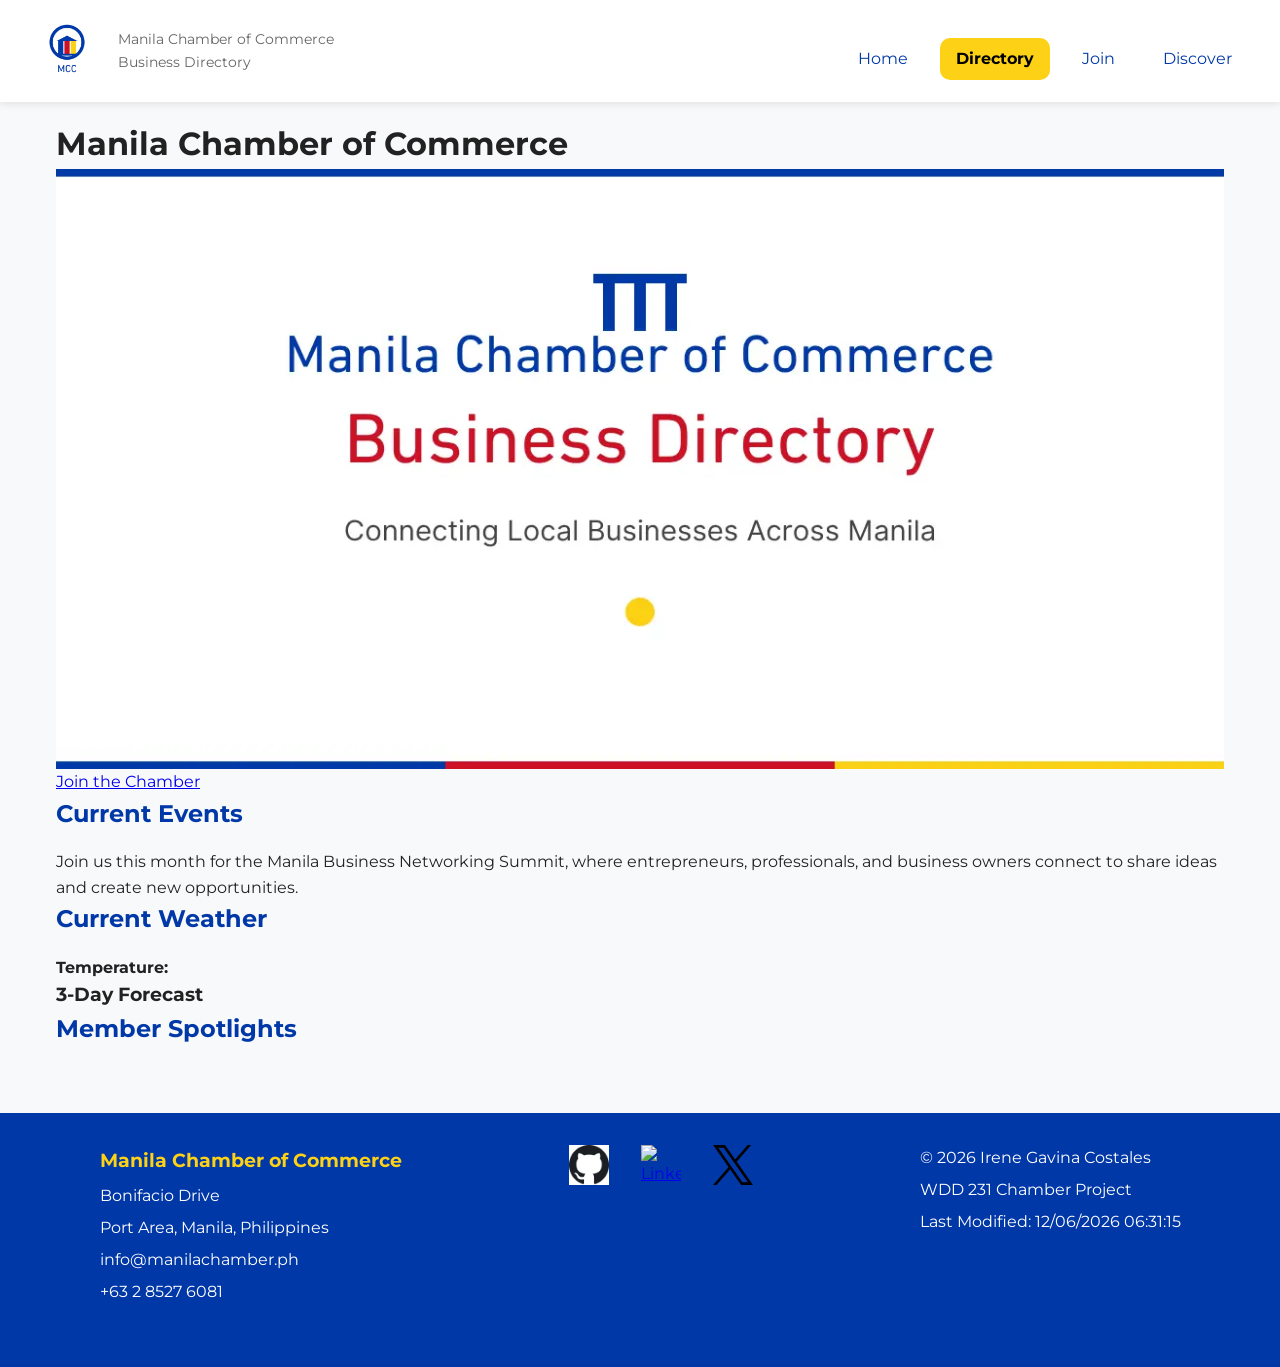
==== chamber/index.html @ a5850e66 "commit" ====
<!doctype html>
<html lang="en">
  <head>
    <!-- Basic Meta -->
    <meta charset="UTF-8" />
    <meta name="viewport" content="width=device-width, initial-scale=1.0" />

    <title>Home | Manila Chamber of Commerce</title>

    <meta
      name="description"
      content="Welcome to the Manila Chamber of Commerce. Connect with local businesses, discover events, and become a member."
    />

    <meta name="author" content="Irene Gavina Costales" />

    <!-- Open Graph Meta -->
    <meta property="og:title" content="Manila Chamber of Commerce" />
    <meta property="og:type" content="website" />
    <meta
      property="og:description"
      content="Official business directory of the Manila Chamber of Commerce."
    />

    <meta
      property="og:image"
      content="https://eneri11.github.io/wdd231/chamber/images/social-preview.webp"
    />

    <meta
      property="og:url"
      content="https://eneri11.github.io/wdd231/chamber/index.html"
    />
    <!-- Favicon -->
    <link rel="icon" href="images/faviconmcc.ico" />

    <!-- Google Fonts -->
    <link rel="preconnect" href="https://fonts.googleapis.com" />
    <link rel="preconnect" href="https://fonts.gstatic.com" crossorigin />

    <link
      href="https://fonts.googleapis.com/css2?family=Montserrat:wght@400;600;700&display=swap"
      rel="stylesheet"
    />

    <!-- CSS -->

    <!-- Normalize CSS -->
    <link rel="stylesheet" href="styles/normalize.css" />

    <!-- Your Styles -->
    <link rel="stylesheet" href="styles/small.css" />
    <link rel="stylesheet" href="styles/larger.css" />

    <!-- JavaScript -->
    <script src="scripts/navigation.js" defer></script>
    <script src="scripts/footer.js" defer></script>
    <script src="scripts/weather.js" defer></script>
    <script src="scripts/spotlights.js" defer></script>
    <script src="scripts/directory.js" defer></script>
  </head>

  <body>
    <header>
      <div class="logo">
        <img
          src="images/chamberlogo.webp"
          alt="Manila Chamber Logo"
          width="70"
          height="70"
        />

        <div>
          <p class="site-name">Manila Chamber of Commerce</p>
          <p>Business Directory</p>
        </div>
      </div>

      <button id="menuButton" aria-label="Open Navigation">☰</button>

      <nav id="navigation">
        <ul>
          <li><a href="index.html">Home</a></li>

          <li><a class="active" href="directory.html">Directory</a></li>

          <li><a href="join.html">Join</a></li>

          <li><a href="discover.html">Discover</a></li>
        </ul>
      </nav>
    </header>

    <main>
      <h1>Manila Chamber of Commerce</h1>

      <!-- Hero Section -->
      <section class="hero">
        <picture>
          <source srcset="images/hero-large.webp" media="(min-width: 768px)" />

          <img
            src="images/hero-small.webp"
            alt="Manila Skyline"
            width="1200"
            height="600"
          />
        </picture>

        <a href="join.html" class="cta-button"> Join the Chamber </a>
      </section>

      <!-- Home Content -->
      <div class="home-grid">
        <!-- Current Events -->
        <section class="card">
          <h2>Current Events</h2>

          <p>
            Join us this month for the Manila Business Networking Summit, where
            entrepreneurs, professionals, and business owners connect to share
            ideas and create new opportunities.
          </p>
        </section>

        <!-- Weather -->
        <section class="card">
          <h2>Current Weather</h2>

          <div id="weather">
            <p>
              <strong>Temperature:</strong>
              <span id="current-temp"></span>
            </p>

            <p>
              <span id="weather-description"></span>
            </p>

            <h3>3-Day Forecast</h3>

            <div id="forecast"></div>
          </div>
        </section>

        <!-- Spotlights -->
        <section class="card spotlight">
          <h2>Member Spotlights</h2>

          <div id="spotlights">
            <!-- JavaScript inserts spotlight cards here -->
          </div>
        </section>
      </div>
    </main>

    <footer>
      <section>
        <p class="footer-title">Manila Chamber of Commerce</p>

        <p>Bonifacio Drive</p>

        <p>Port Area, Manila, Philippines</p>

        <p>info@manilachamber.ph</p>

        <p>+63 2 8527 6081</p>
      </section>

      <div class="social">
        <a
          href="https://github.com/eneri11/wdd231"
          target="_blank"
          rel="noopener"
        >
          <img src="images/github.png" alt="GitHub" width="40" height="40" />
        </a>

        <a
          href="https://www.linkedin.com/in/irene-costales-feb1179/"
          target="_blank"
          rel="noopener"
        >
          <img
            src="images/linkedin.png"
            alt="LinkedIn"
            width="40"
            height="40"
          />
        </a>

        <a href="https://x.com/irenecostales2" target="_blank" rel="noopener">
          <img src="images/x-logo.png" alt="X" width="40" height="40" />
        </a>
      </div>

      <section>
        <p>
          &copy;
          <span id="currentYear"></span>
          Irene Gavina Costales
        </p>

        <p>WDD 231 Chamber Project</p>

        <p id="lastModified"></p>
      </section>
    </footer>
  </body>
</html>
---- chamber/styles/small.css ----
/* ===========================================
   Manila Chamber of Commerce
   Mobile First Styles
=========================================== */

/* ---------- CSS Variables ---------- */

:root {
    --primary-color: #0038A8;
    --secondary-color: #CE1126;
    --accent-color: #FCD116;

    --background-color: #f8f9fa;
    --card-background: #ffffff;

    --text-color: #222;
    --light-text: #666;

    --border-color: #dddddd;

    --heading-font: "Montserrat", sans-serif;
    --body-font: "Montserrat", sans-serif;

    --max-width: 1200px;

    --shadow:
        0 2px 8px rgba(0, 0, 0, .1);

    --radius: 10px;
}

/* ---------- Reset ---------- */

* {
    margin: 0;
    padding: 0;
    box-sizing: border-box;
}

/* ---------- Body ---------- */

body {

    font-family: var(--body-font);

    background: var(--background-color);

    color: var(--text-color);

    line-height: 1.6;
}

/* ---------- Images ---------- */

img {
    max-width: 100%;
    display: block;
}

/* ---------- Header ---------- */

header {

    background: white;

    box-shadow: var(--shadow);

    padding: 1rem;
}

/* ---------- Logo ---------- */

.logo {

    display: flex;

    align-items: center;

    gap: 1rem;
}

.logo h1 {

    font-size: 1.3rem;

    color: var(--primary-color);
}

.logo p {

    color: var(--light-text);

    font-size: .9rem;
}

/* ---------- Hamburger ---------- */

#menuButton {

    width: 100%;

    margin-top: 1rem;

    padding: .6rem;

    border: none;

    background: var(--primary-color);

    color: white;

    font-size: 1.5rem;

    cursor: pointer;

    border-radius: var(--radius);
}

/* ---------- Navigation ---------- */

nav {

    display: none;

    margin-top: 1rem;
}

nav.open {

    display: block;
}

nav ul {

    list-style: none;
}

nav li {

    margin-bottom: .5rem;
}

nav a {

    display: block;

    text-decoration: none;

    color: white;

    background: var(--primary-color);

    padding: .8rem;

    border-radius: var(--radius);

    transition: .3s;
}

nav a:hover {

    background: var(--secondary-color);
}

nav a.active {

    background: var(--accent-color);

    color: black;

    font-weight: 700;
}

/* ---------- Main ---------- */

main {

    max-width: var(--max-width);

    margin: auto;

    padding: 1rem;
}

main h2 {

    margin-bottom: 1rem;

    color: var(--primary-color);
}

/* ---------- Buttons ---------- */

.directory-controls {

    display: flex;

    justify-content: center;

    gap: 1rem;

    margin-bottom: 1.5rem;
}

.directory-controls button {

    width: 55px;

    height: 55px;

    border: none;

    background: var(--primary-color);

    color: white;

    font-size: 1.4rem;

    cursor: pointer;

    border-radius: var(--radius);

    transition: .3s;
}

.directory-controls button:hover {

    background: var(--secondary-color);
}

/* ---------- Directory Grid ---------- */

.grid-view {

    display: grid;

    gap: 1.5rem;
}

/* ---------- Business Card ---------- */

.member-card {

    background: var(--card-background);

    border-radius: var(--radius);

    box-shadow: var(--shadow);

    overflow: hidden;

    text-align: center;

    padding: 1rem;
}

.member-card img {

    width: 120px;

    height: 120px;

    object-fit: contain;

    margin: auto;

    margin-bottom: 1rem;
}

.member-card h3 {

    color: var(--primary-color);

    margin-bottom: .8rem;
}

.member-card p {

    margin-bottom: .4rem;

    font-size: .95rem;
}

.member-card a {

    color: var(--secondary-color);

    text-decoration: none;

    word-break: break-word;
}

.member-card a:hover {

    text-decoration: underline;
}

/* ---------- List View ---------- */

/* ===========================================
   List View
=========================================== */

.list-view {
    display: flex;
    flex-direction: column;
    gap: 0;
}

.list-view .member-card {
    display: grid;
    grid-template-columns: 1fr;
    text-align: left;
    padding: 1rem;
    border-radius: 0;
    border-bottom: 1px solid var(--border-color);
    box-shadow: none;
}

.list-view .member-card:nth-child(odd) {
    background: #ffffff;
}

.list-view .member-card:nth-child(even) {
    background: #f5f5f5;
}

.list-view .member-card img {
    display: none;
}

.list-view .member-card h3 {
    color: var(--primary-color);
    margin-bottom: .5rem;
}

.list-view .member-card p {
    margin: .2rem 0;
}

.list-view .member-card a {
    color: var(--primary-color);
}

/* ---------- Footer ---------- */

footer {

    margin-top: 2rem;

    background: var(--primary-color);

    color: white;

    padding: 2rem 1rem;

    text-align: center;
}

.footer-title {
    font-size: 1.2rem;
    font-weight: 700;
    color: var(--accent-color);
    margin-bottom: 0.5rem;
}

footer section {

    margin-bottom: 1.5rem;
}

footer h3 {

    margin-bottom: .7rem;

    color: var(--accent-color);
}

footer p {

    margin-bottom: .4rem;
}

.social {

    display: flex;

    justify-content: center;

    gap: 1rem;

    margin-bottom: 1rem;

}

.social img {

    width: 40px;

    transition: transform .25s ease;

}

.social img:hover {

    transform: scale(1.1);

}
---- chamber/styles/larger.css ----
/* ===========================================
   Large Screen Styles
=========================================== */

@media (min-width: 768px) {

    header {

        display: flex;

        justify-content: space-between;

        align-items: center;

        padding: 1rem 2rem;
    }

    #menuButton {

        display: none;
    }

    nav {

        display: block;
    }

    nav ul {

        display: flex;

        gap: 1rem;
    }

    nav li {

        margin: 0;
    }

    nav a {

        background: transparent;

        color: var(--primary-color);

        padding: .5rem 1rem;
    }

    nav a:hover {

        background: var(--primary-color);

        color: white;
    }

    nav a.active {

        background: var(--accent-color);

        color: black;
    }

    .grid-view {

        grid-template-columns:
            repeat(auto-fit, minmax(280px, 1fr));
    }

    footer {

        display: flex;

        justify-content: space-around;

        text-align: left;
    }

    .social {

        gap: 2rem;

    }
}
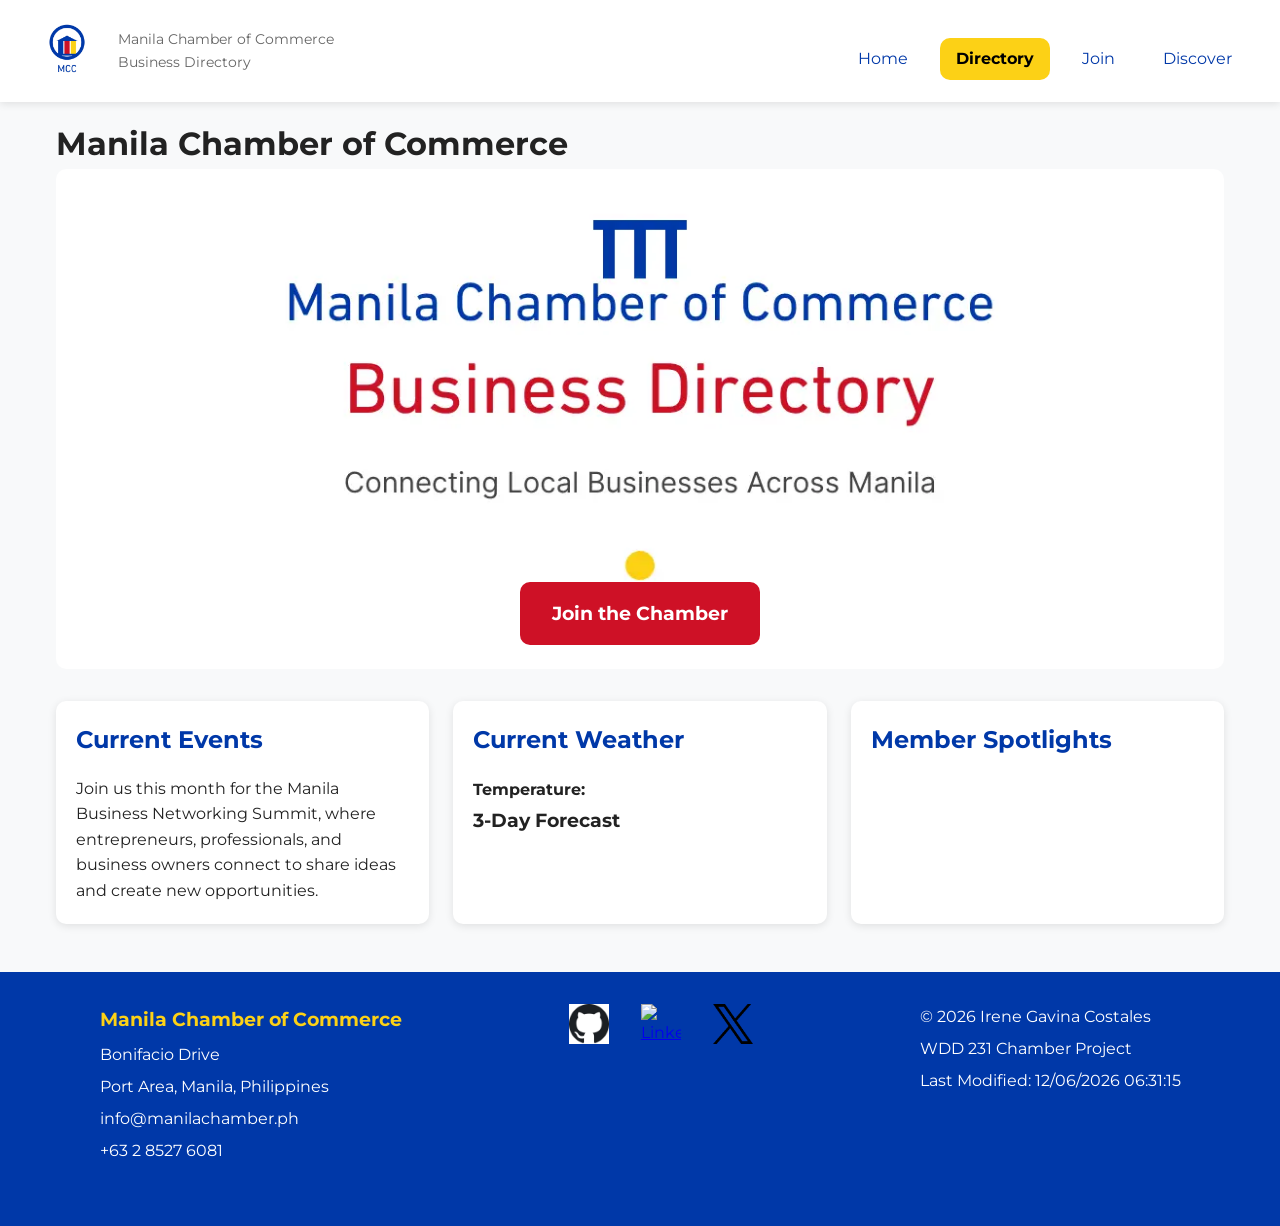
==== commit 1b57b9fb: "commit" ====
--- a/chamber/index.html
+++ b/chamber/index.html
@@ -56,7 +56,7 @@
     <script src="scripts/navigation.js" defer></script>
     <script src="scripts/footer.js" defer></script>
     <script src="scripts/weather.js" defer></script>
-    <script src="scripts/spotlights.js" defer></script>
+    <script src="scripts/spotlight.js" defer></script>
     <script src="scripts/directory.js" defer></script>
   </head>
 
--- a/chamber/styles/small.css
+++ b/chamber/styles/small.css
@@ -405,4 +405,164 @@
 
     transform: scale(1.1);
 
+}
+
+/* ===========================================
+   Home Page - Hero
+=========================================== */
+
+.hero {
+    position: relative;
+    margin-bottom: 2rem;
+}
+
+.hero img {
+    width: 100%;
+    height: auto;
+    display: block;
+    border-radius: var(--radius);
+}
+
+.cta-button {
+    position: absolute;
+    bottom: 1.5rem;
+    left: 50%;
+    transform: translateX(-50%);
+
+    background-color: var(--secondary-color);
+    color: #fff;
+    text-decoration: none;
+
+    padding: .8rem 1.5rem;
+
+    border-radius: var(--radius);
+
+    font-weight: bold;
+
+    transition: background-color .3s ease;
+}
+
+.cta-button:hover {
+    background-color: var(--primary-color);
+}
+
+/* ===========================================
+   Home Grid
+=========================================== */
+
+.home-grid {
+    display: grid;
+    gap: 1.5rem;
+}
+
+/* ===========================================
+   Cards
+=========================================== */
+
+.card {
+    background: white;
+    padding: 1.25rem;
+    border-radius: var(--radius);
+    box-shadow: var(--shadow);
+}
+
+.card h2 {
+    color: var(--primary-color);
+    margin-bottom: 1rem;
+}
+
+/* ===========================================
+   Weather
+=========================================== */
+
+#weather {
+    line-height: 1.8;
+}
+
+#forecast {
+    margin-top: 1rem;
+}
+
+.forecast-day {
+    padding: .5rem 0;
+    border-bottom: 1px solid var(--border-color);
+}
+
+/* ===========================================
+   Spotlights
+=========================================== */
+
+#spotlights {
+    display: grid;
+    gap: 1rem;
+}
+
+.spotlight-card {
+    text-align: center;
+    border: 1px solid var(--border-color);
+    border-radius: var(--radius);
+    padding: 1rem;
+}
+
+.spotlight-card img {
+    width: 120px;
+    height: 120px;
+    object-fit: contain;
+    margin: auto;
+    margin-bottom: 1rem;
+}
+
+.spotlight-card h3 {
+    color: var(--primary-color);
+    margin-bottom: .5rem;
+}
+
+.spotlight-card a {
+    color: var(--secondary-color);
+    text-decoration: none;
+}
+
+.spotlight-card a:hover {
+    text-decoration: underline;
+}
+
+/* ===========================================
+   Spotlight Cards
+=========================================== */
+
+.spotlight-card {
+    background: #fff;
+    border: 1px solid var(--border-color);
+    border-radius: var(--radius);
+    box-shadow: var(--shadow);
+    padding: 1rem;
+    text-align: center;
+}
+
+.spotlight-card img {
+    width: 100px;
+    height: 100px;
+    object-fit: contain;
+    margin: 0 auto 1rem;
+}
+
+.spotlight-card h3 {
+    color: var(--primary-color);
+    margin-bottom: .5rem;
+}
+
+.spotlight-card p {
+    margin: .4rem 0;
+}
+
+.spotlight-card a {
+    display: inline-block;
+    margin-top: .5rem;
+    color: var(--secondary-color);
+    font-weight: bold;
+    text-decoration: none;
+}
+
+.spotlight-card a:hover {
+    text-decoration: underline;
 }
--- a/chamber/styles/larger.css
+++ b/chamber/styles/larger.css
@@ -80,4 +80,22 @@
         gap: 2rem;
 
     }
+}
+
+/* ===========================================
+   Home Page Desktop Layout
+=========================================== */
+
+.home-grid {
+    grid-template-columns: repeat(3, 1fr);
+}
+
+.hero img {
+    max-height: 500px;
+    object-fit: cover;
+}
+
+.cta-button {
+    font-size: 1.2rem;
+    padding: 1rem 2rem;
 }
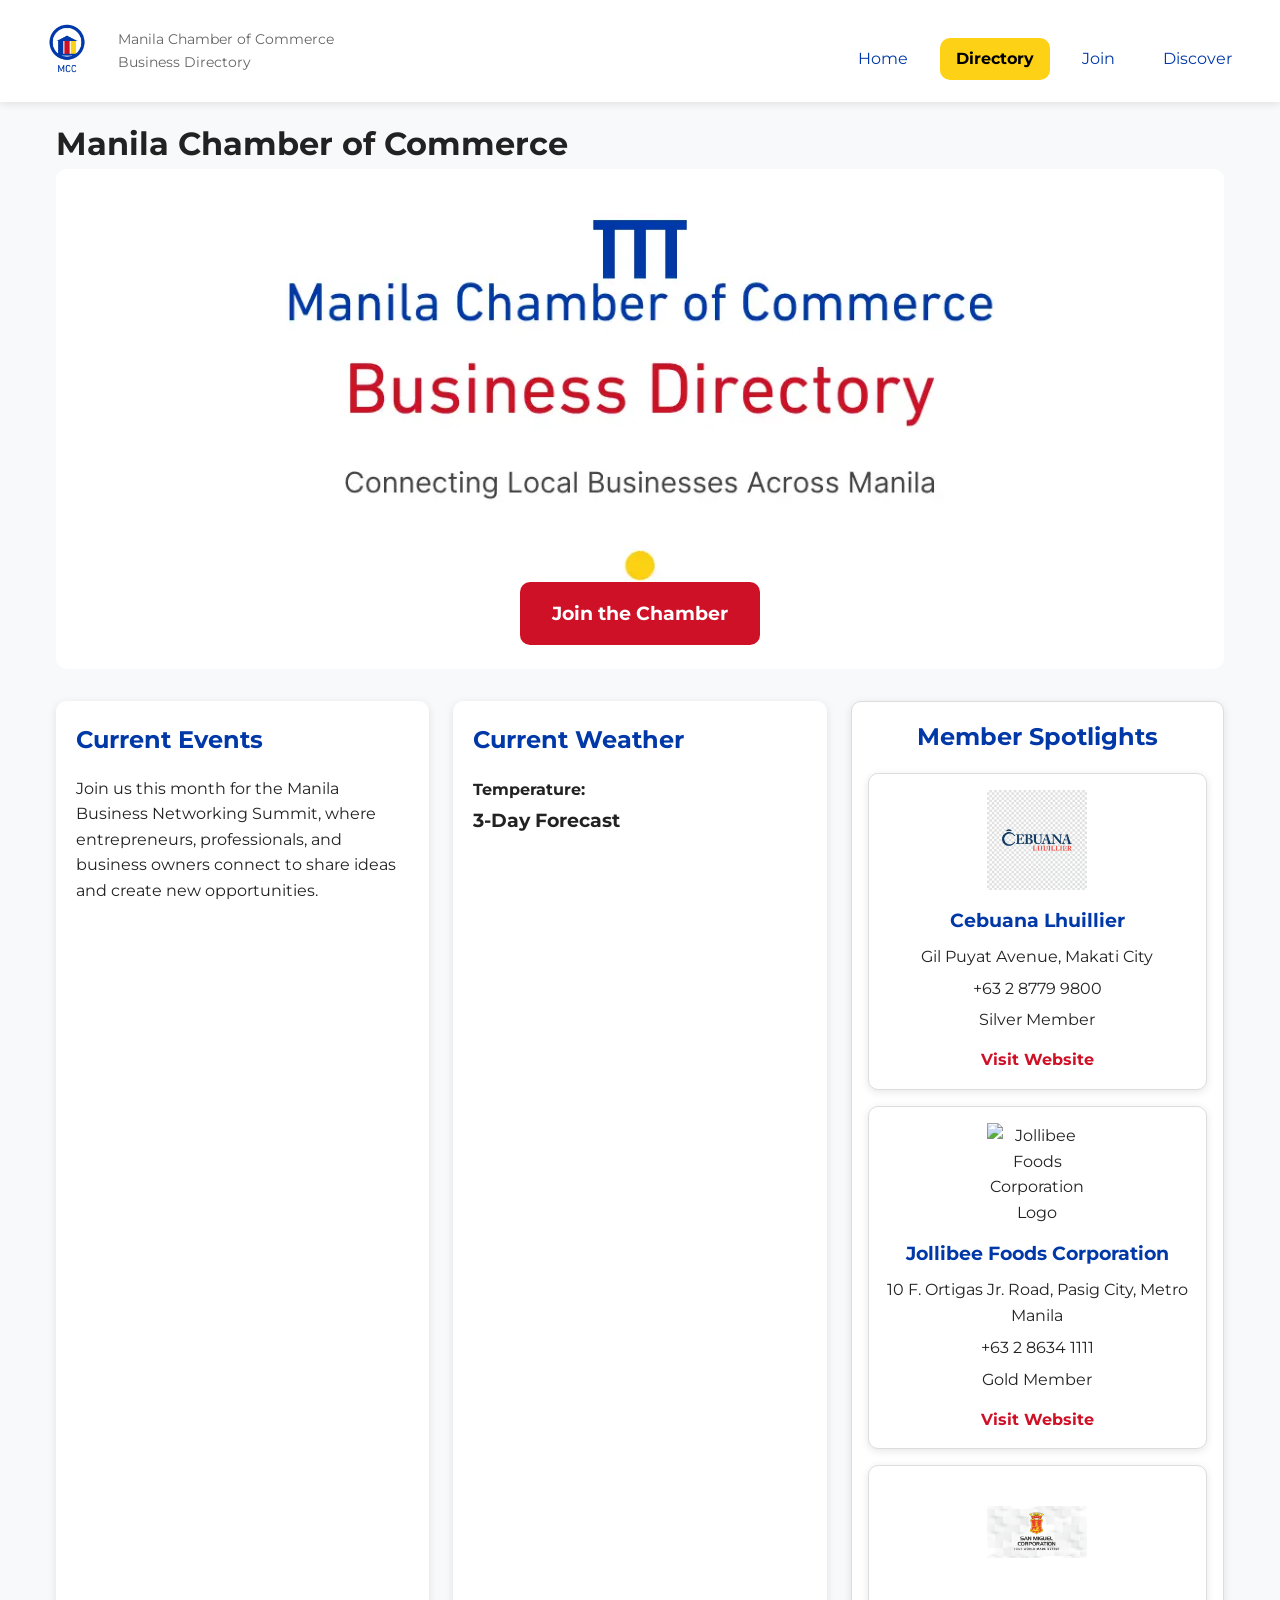
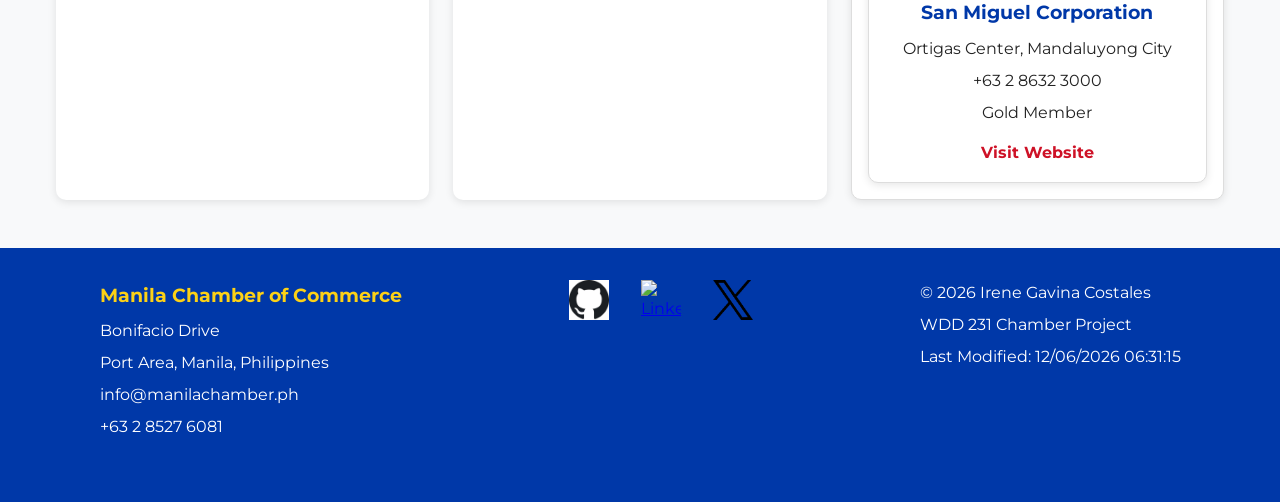
==== commit 7626c000: "commit" ====
--- a/chamber/index.html
+++ b/chamber/index.html
@@ -1,210 +1,178 @@
 <!doctype html>
 <html lang="en">
-  <head>
-    <!-- Basic Meta -->
-    <meta charset="UTF-8" />
-    <meta name="viewport" content="width=device-width, initial-scale=1.0" />
 
-    <title>Home | Manila Chamber of Commerce</title>
+<head>
+  <!-- Basic Meta -->
+  <meta charset="UTF-8" />
+  <meta name="viewport" content="width=device-width, initial-scale=1.0" />
 
-    <meta
-      name="description"
-      content="Welcome to the Manila Chamber of Commerce. Connect with local businesses, discover events, and become a member."
-    />
+  <title>Home | Manila Chamber of Commerce</title>
 
-    <meta name="author" content="Irene Gavina Costales" />
+  <meta name="description"
+    content="Welcome to the Manila Chamber of Commerce. Connect with local businesses, discover events, and become a member." />
 
-    <!-- Open Graph Meta -->
-    <meta property="og:title" content="Manila Chamber of Commerce" />
-    <meta property="og:type" content="website" />
-    <meta
-      property="og:description"
-      content="Official business directory of the Manila Chamber of Commerce."
-    />
+  <meta name="author" content="Irene Gavina Costales" />
 
-    <meta
-      property="og:image"
-      content="https://eneri11.github.io/wdd231/chamber/images/social-preview.webp"
-    />
+  <!-- Open Graph Meta -->
+  <meta property="og:title" content="Manila Chamber of Commerce" />
+  <meta property="og:type" content="website" />
+  <meta property="og:description"
+    content="Official business directory of the Manila Chamber of Commerce." />
 
-    <meta
-      property="og:url"
-      content="https://eneri11.github.io/wdd231/chamber/index.html"
-    />
-    <!-- Favicon -->
-    <link rel="icon" href="images/faviconmcc.ico" />
+  <meta property="og:image"
+    content="https://eneri11.github.io/wdd231/chamber/images/social-preview.webp" />
 
-    <!-- Google Fonts -->
-    <link rel="preconnect" href="https://fonts.googleapis.com" />
-    <link rel="preconnect" href="https://fonts.gstatic.com" crossorigin />
+  <meta property="og:url" content="https://eneri11.github.io/wdd231/chamber/index.html" />
+  <!-- Favicon -->
+  <link rel="icon" href="images/faviconmcc.ico" />
 
-    <link
-      href="https://fonts.googleapis.com/css2?family=Montserrat:wght@400;600;700&display=swap"
-      rel="stylesheet"
-    />
+  <!-- Google Fonts -->
+  <link rel="preconnect" href="https://fonts.googleapis.com" />
+  <link rel="preconnect" href="https://fonts.gstatic.com" crossorigin />
 
-    <!-- CSS -->
+  <link href="https://fonts.googleapis.com/css2?family=Montserrat:wght@400;600;700&display=swap"
+    rel="stylesheet" />
 
-    <!-- Normalize CSS -->
-    <link rel="stylesheet" href="styles/normalize.css" />
+  <!-- CSS -->
 
-    <!-- Your Styles -->
-    <link rel="stylesheet" href="styles/small.css" />
-    <link rel="stylesheet" href="styles/larger.css" />
+  <!-- Normalize CSS -->
+  <link rel="stylesheet" href="styles/normalize.css" />
 
-    <!-- JavaScript -->
-    <script src="scripts/navigation.js" defer></script>
-    <script src="scripts/footer.js" defer></script>
-    <script src="scripts/weather.js" defer></script>
-    <script src="scripts/spotlight.js" defer></script>
-    <script src="scripts/directory.js" defer></script>
-  </head>
+  <!-- Your Styles -->
+  <link rel="stylesheet" href="styles/small.css" />
+  <link rel="stylesheet" href="styles/larger.css" />
 
-  <body>
-    <header>
-      <div class="logo">
-        <img
-          src="images/chamberlogo.webp"
-          alt="Manila Chamber Logo"
-          width="70"
-          height="70"
-        />
+  <!-- JavaScript -->
+  <script src="scripts/navigation.js" defer></script>
+  <script src="scripts/footer.js" defer></script>
+  <script src="scripts/weather.js" defer></script>
+  <script src="scripts/spotlights.js" defer></script>
 
-        <div>
-          <p class="site-name">Manila Chamber of Commerce</p>
-          <p>Business Directory</p>
-        </div>
+</head>
+
+<body>
+  <header>
+    <div class="logo">
+      <img src="images/chamberlogo.webp" alt="Manila Chamber Logo" width="70" height="70" />
+
+      <div>
+        <p class="site-name">Manila Chamber of Commerce</p>
+        <p>Business Directory</p>
       </div>
+    </div>
 
-      <button id="menuButton" aria-label="Open Navigation">☰</button>
+    <button id="menuButton" aria-label="Open Navigation">☰</button>
 
-      <nav id="navigation">
-        <ul>
-          <li><a href="index.html">Home</a></li>
+    <nav id="navigation">
+      <ul>
+        <li><a href="index.html">Home</a></li>
 
-          <li><a class="active" href="directory.html">Directory</a></li>
+        <li><a class="active" href="directory.html">Directory</a></li>
 
-          <li><a href="join.html">Join</a></li>
+        <li><a href="join.html">Join</a></li>
 
-          <li><a href="discover.html">Discover</a></li>
-        </ul>
-      </nav>
-    </header>
+        <li><a href="discover.html">Discover</a></li>
+      </ul>
+    </nav>
+  </header>
 
-    <main>
-      <h1>Manila Chamber of Commerce</h1>
+  <main>
+    <h1>Manila Chamber of Commerce</h1>
 
-      <!-- Hero Section -->
-      <section class="hero">
-        <picture>
-          <source srcset="images/hero-large.webp" media="(min-width: 768px)" />
+    <!-- Hero Section -->
+    <section class="hero">
+      <picture>
+        <source srcset="images/hero-large.webp" media="(min-width: 768px)" />
 
-          <img
-            src="images/hero-small.webp"
-            alt="Manila Skyline"
-            width="1200"
-            height="600"
-          />
-        </picture>
+        <img src="images/hero-small.webp" alt="Manila Skyline" width="1200" height="600" />
+      </picture>
 
-        <a href="join.html" class="cta-button"> Join the Chamber </a>
+      <a href="join.html" class="cta-button"> Join the Chamber </a>
+    </section>
+
+    <!-- Home Content -->
+    <div class="home-grid">
+      <!-- Current Events -->
+      <section class="card">
+        <h2>Current Events</h2>
+
+        <p>
+          Join us this month for the Manila Business Networking Summit, where
+          entrepreneurs, professionals, and business owners connect to share
+          ideas and create new opportunities.
+        </p>
       </section>
 
-      <!-- Home Content -->
-      <div class="home-grid">
-        <!-- Current Events -->
-        <section class="card">
-          <h2>Current Events</h2>
+      <!-- Weather -->
+      <section class="card">
+        <h2>Current Weather</h2>
+
+        <div id="weather">
+          <p>
+            <strong>Temperature:</strong>
+            <span id="current-temp"></span>
+          </p>
 
           <p>
-            Join us this month for the Manila Business Networking Summit, where
-            entrepreneurs, professionals, and business owners connect to share
-            ideas and create new opportunities.
+            <span id="weather-description"></span>
           </p>
-        </section>
 
-        <!-- Weather -->
-        <section class="card">
-          <h2>Current Weather</h2>
+          <h3>3-Day Forecast</h3>
 
-          <div id="weather">
-            <p>
-              <strong>Temperature:</strong>
-              <span id="current-temp"></span>
-            </p>
-
-            <p>
-              <span id="weather-description"></span>
-            </p>
-
-            <h3>3-Day Forecast</h3>
-
-            <div id="forecast"></div>
-          </div>
-        </section>
-
-        <!-- Spotlights -->
-        <section class="card spotlight">
-          <h2>Member Spotlights</h2>
-
-          <div id="spotlights">
-            <!-- JavaScript inserts spotlight cards here -->
-          </div>
-        </section>
-      </div>
-    </main>
-
-    <footer>
-      <section>
-        <p class="footer-title">Manila Chamber of Commerce</p>
-
-        <p>Bonifacio Drive</p>
-
-        <p>Port Area, Manila, Philippines</p>
-
-        <p>info@manilachamber.ph</p>
-
-        <p>+63 2 8527 6081</p>
+          <div id="forecast"></div>
+        </div>
       </section>
 
-      <div class="social">
-        <a
-          href="https://github.com/eneri11/wdd231"
-          target="_blank"
-          rel="noopener"
-        >
-          <img src="images/github.png" alt="GitHub" width="40" height="40" />
-        </a>
+      <!-- Spotlights -->
+      <section class="spotlight-card">
+        <h2>Member Spotlights</h2>
 
-        <a
-          href="https://www.linkedin.com/in/irene-costales-feb1179/"
-          target="_blank"
-          rel="noopener"
-        >
-          <img
-            src="images/linkedin.png"
-            alt="LinkedIn"
-            width="40"
-            height="40"
-          />
-        </a>
+        <div id="spotlights">
+          <!-- JavaScript inserts spotlight cards here -->
+        </div>
+      </section>
+    </div>
+  </main>
 
-        <a href="https://x.com/irenecostales2" target="_blank" rel="noopener">
-          <img src="images/x-logo.png" alt="X" width="40" height="40" />
-        </a>
-      </div>
+  <footer>
+    <section>
+      <p class="footer-title">Manila Chamber of Commerce</p>
 
-      <section>
-        <p>
-          &copy;
-          <span id="currentYear"></span>
-          Irene Gavina Costales
-        </p>
+      <p>Bonifacio Drive</p>
 
-        <p>WDD 231 Chamber Project</p>
+      <p>Port Area, Manila, Philippines</p>
 
-        <p id="lastModified"></p>
-      </section>
-    </footer>
-  </body>
-</html>
+      <p>info@manilachamber.ph</p>
+
+      <p>+63 2 8527 6081</p>
+    </section>
+
+    <div class="social">
+      <a href="https://github.com/eneri11/wdd231" target="_blank" rel="noopener">
+        <img src="images/github.png" alt="GitHub" width="40" height="40" />
+      </a>
+
+      <a href="https://www.linkedin.com/in/irene-costales-feb1179/" target="_blank" rel="noopener">
+        <img src="images/linkedin.png" alt="LinkedIn" width="40" height="40" />
+      </a>
+
+      <a href="https://x.com/irenecostales2" target="_blank" rel="noopener">
+        <img src="images/x-logo.png" alt="X" width="40" height="40" />
+      </a>
+    </div>
+
+    <section>
+      <p>
+        &copy;
+        <span id="currentYear"></span>
+        Irene Gavina Costales
+      </p>
+
+      <p>WDD 231 Chamber Project</p>
+
+      <p id="lastModified"></p>
+    </section>
+  </footer>
+</body>
+
+</html>
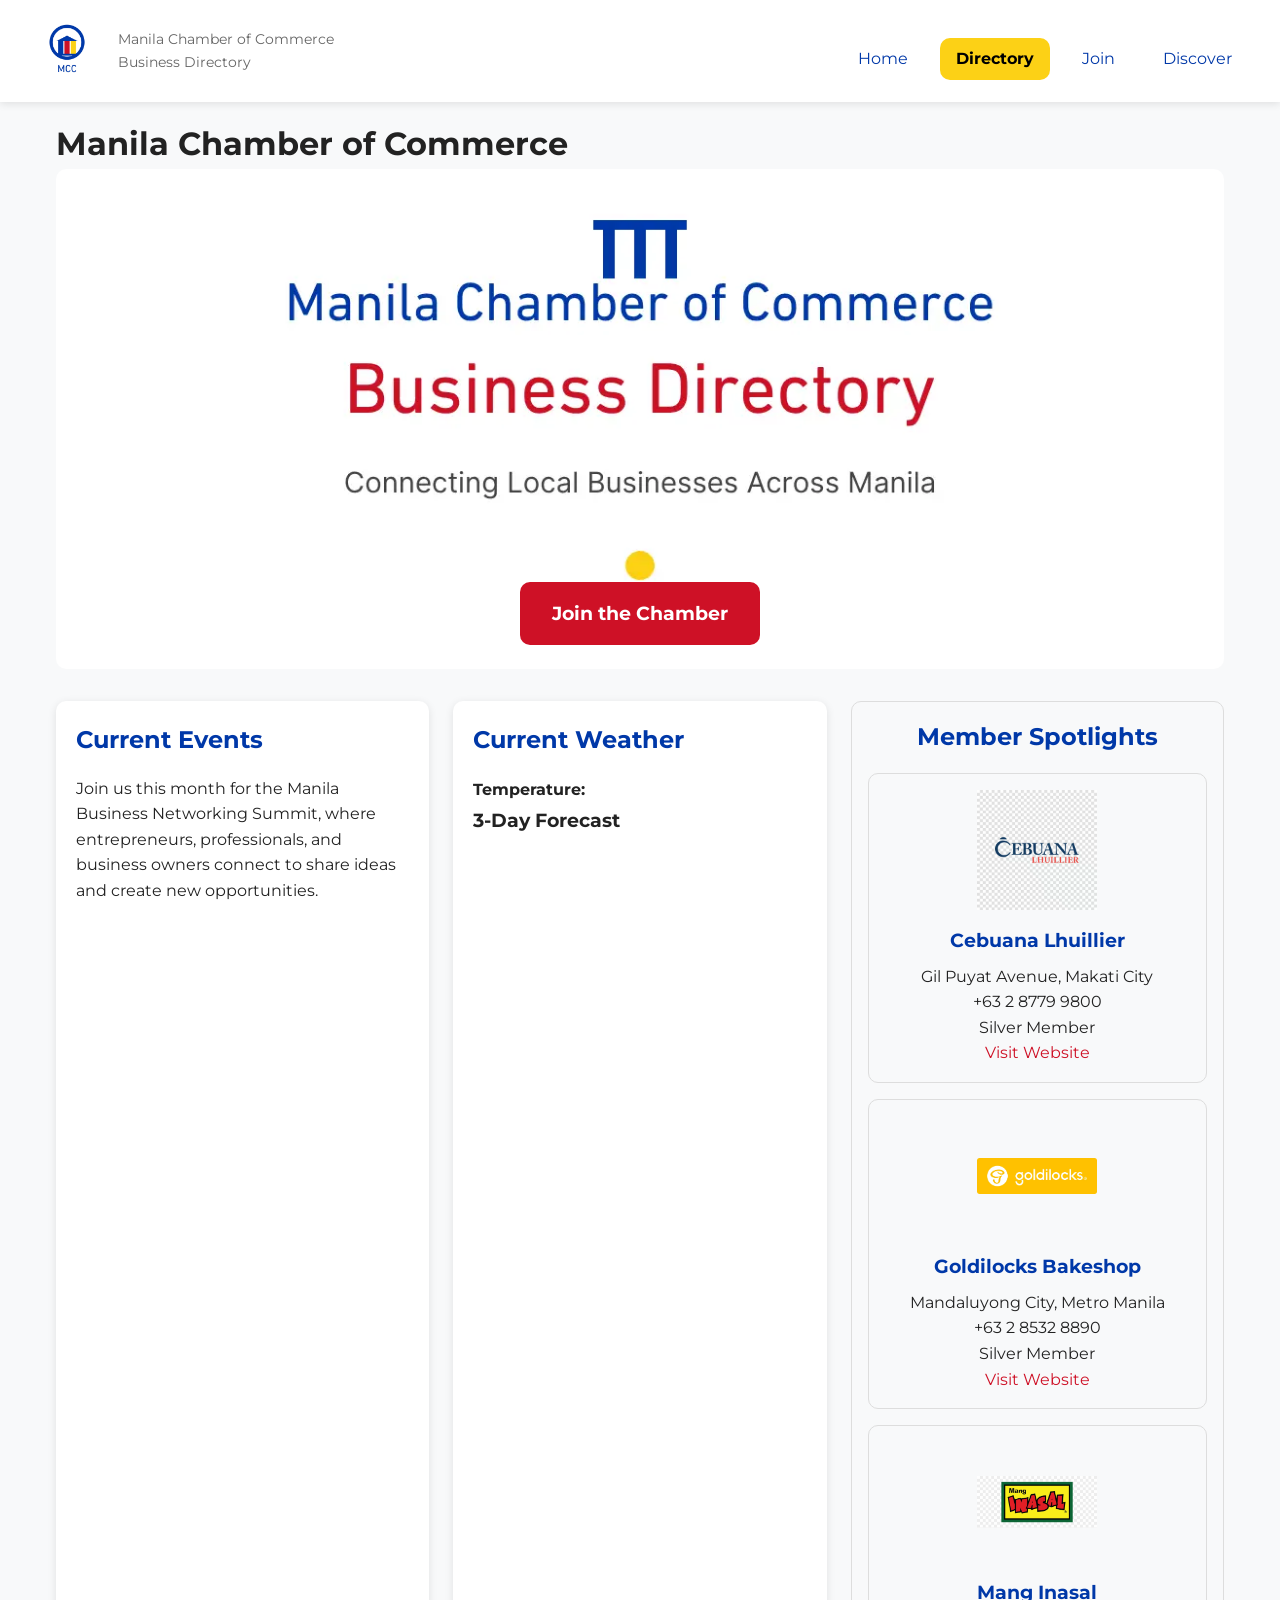
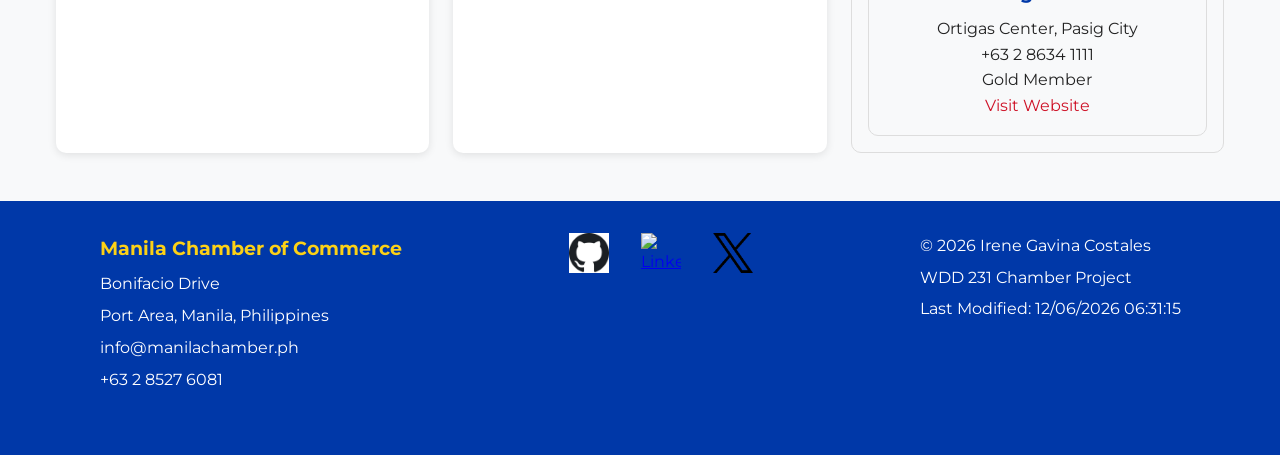
==== commit a52362f6: "commit" ====
--- a/chamber/index.html
+++ b/chamber/index.html
@@ -84,7 +84,7 @@
       <picture>
         <source srcset="images/hero-large.webp" media="(min-width: 768px)" />
 
-        <img src="images/hero-small.webp" alt="Manila Skyline" width="1200" height="600" />
+        <img src="images/hero_chamber.png" alt="Manila Skyline" width="1200" height="600" />
       </picture>
 
       <a href="join.html" class="cta-button"> Join the Chamber </a>
--- a/chamber/styles/small.css
+++ b/chamber/styles/small.css
@@ -524,45 +524,4 @@
 
 .spotlight-card a:hover {
     text-decoration: underline;
-}
-
-/* ===========================================
-   Spotlight Cards
-=========================================== */
-
-.spotlight-card {
-    background: #fff;
-    border: 1px solid var(--border-color);
-    border-radius: var(--radius);
-    box-shadow: var(--shadow);
-    padding: 1rem;
-    text-align: center;
-}
-
-.spotlight-card img {
-    width: 100px;
-    height: 100px;
-    object-fit: contain;
-    margin: 0 auto 1rem;
-}
-
-.spotlight-card h3 {
-    color: var(--primary-color);
-    margin-bottom: .5rem;
-}
-
-.spotlight-card p {
-    margin: .4rem 0;
-}
-
-.spotlight-card a {
-    display: inline-block;
-    margin-top: .5rem;
-    color: var(--secondary-color);
-    font-weight: bold;
-    text-decoration: none;
-}
-
-.spotlight-card a:hover {
-    text-decoration: underline;
 }
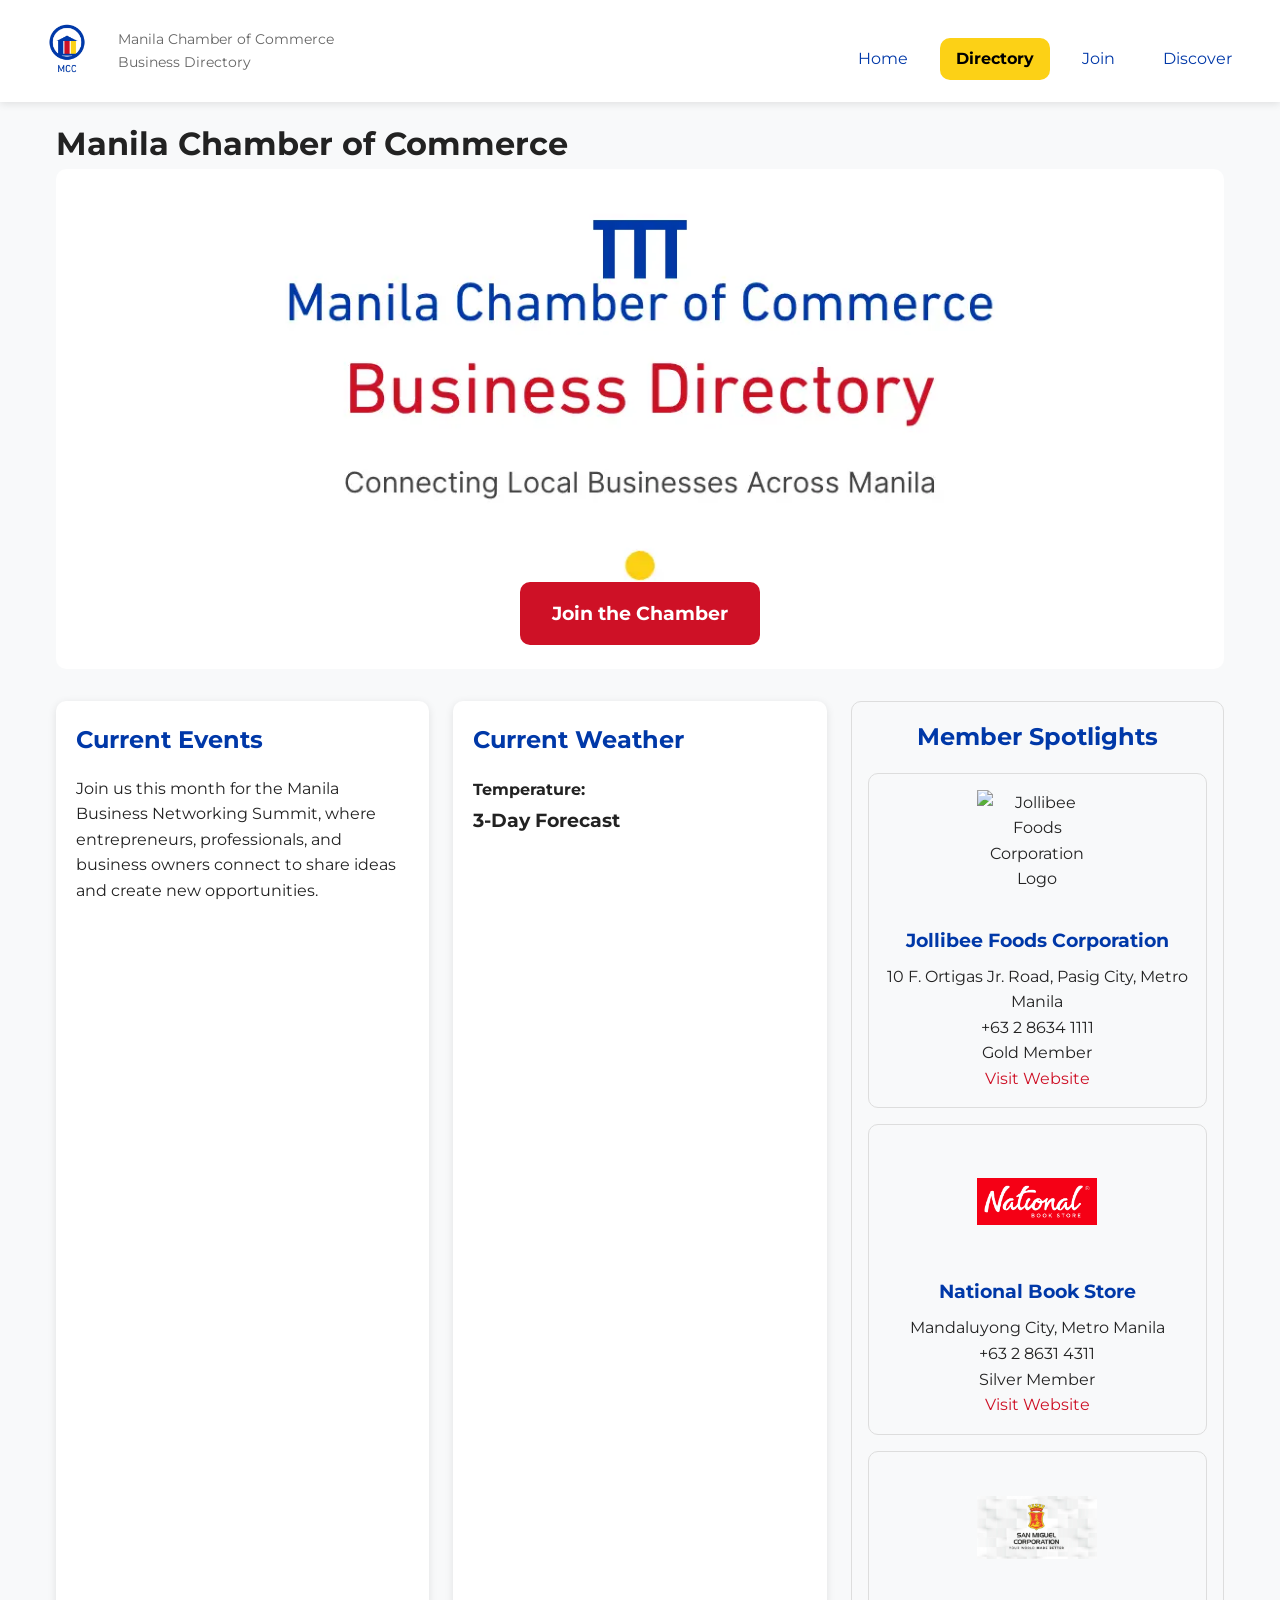
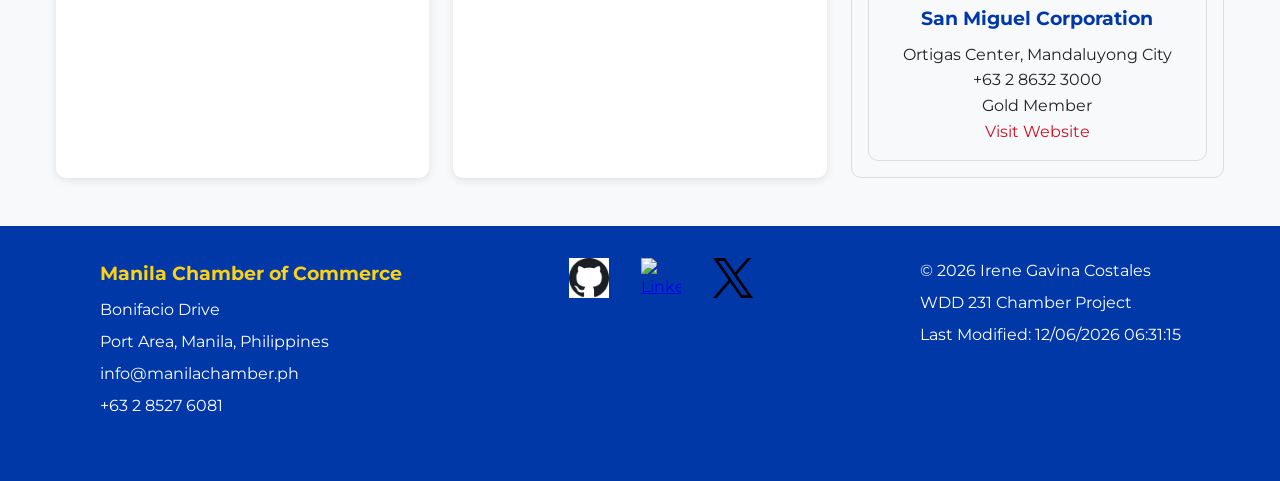
==== commit 010a1dab: "commit" ====
--- a/chamber/index.html
+++ b/chamber/index.html
@@ -84,7 +84,7 @@
       <picture>
         <source srcset="images/hero-large.webp" media="(min-width: 768px)" />
 
-        <img src="images/hero_chamber.png" alt="Manila Skyline" width="1200" height="600" />
+        <img src="images/hero-small.png" alt="Manila Skyline" width="1200" height="600" />
       </picture>
 
       <a href="join.html" class="cta-button"> Join the Chamber </a>
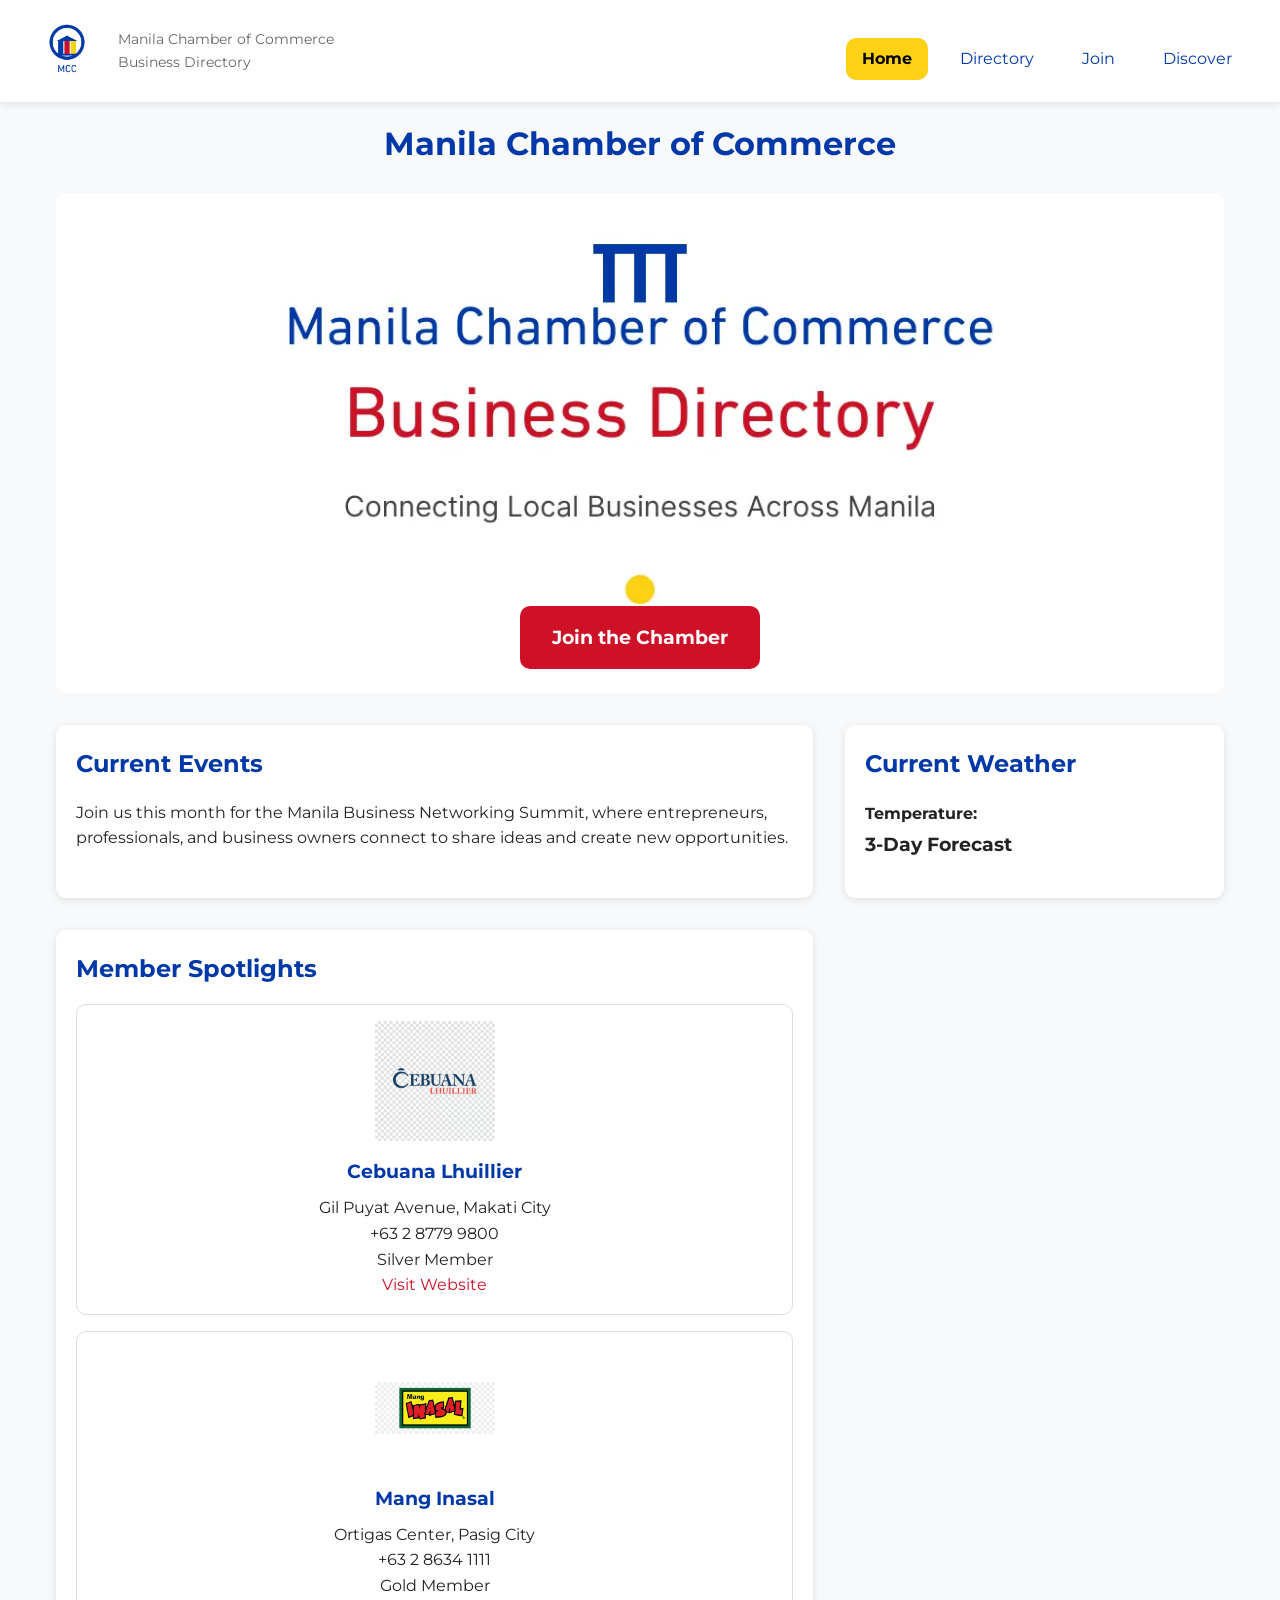
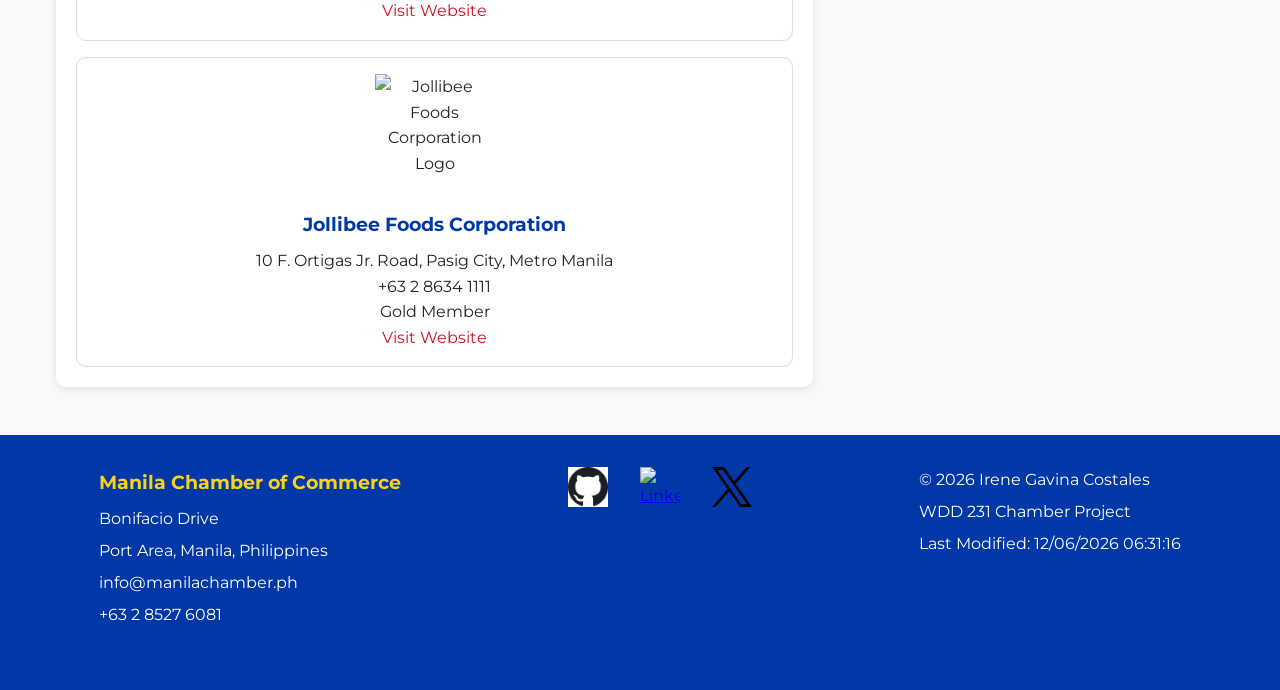
==== commit edbb453f: "commit" ====
--- a/chamber/index.html
+++ b/chamber/index.html
@@ -10,35 +10,28 @@
 
   <meta name="description"
     content="Welcome to the Manila Chamber of Commerce. Connect with local businesses, discover events, and become a member." />
-
   <meta name="author" content="Irene Gavina Costales" />
 
   <!-- Open Graph Meta -->
-  <meta property="og:title" content="Manila Chamber of Commerce" />
+  <meta property="og:title" content="Home | Manila Chamber of Commerce" />
   <meta property="og:type" content="website" />
   <meta property="og:description"
-    content="Official business directory of the Manila Chamber of Commerce." />
-
+    content="Official business directory and home page of the Manila Chamber of Commerce." />
   <meta property="og:image"
     content="https://eneri11.github.io/wdd231/chamber/images/social-preview.webp" />
+  <meta property="og:url" content="https://eneri11.github.io/wdd231/chamber/index.html" />
 
-  <meta property="og:url" content="https://eneri11.github.io/wdd231/chamber/index.html" />
   <!-- Favicon -->
   <link rel="icon" href="images/faviconmcc.ico" />
 
   <!-- Google Fonts -->
   <link rel="preconnect" href="https://fonts.googleapis.com" />
   <link rel="preconnect" href="https://fonts.gstatic.com" crossorigin />
-
   <link href="https://fonts.googleapis.com/css2?family=Montserrat:wght@400;600;700&display=swap"
     rel="stylesheet" />
 
   <!-- CSS -->
-
-  <!-- Normalize CSS -->
   <link rel="stylesheet" href="styles/normalize.css" />
-
-  <!-- Your Styles -->
   <link rel="stylesheet" href="styles/small.css" />
   <link rel="stylesheet" href="styles/larger.css" />
 
@@ -47,14 +40,12 @@
   <script src="scripts/footer.js" defer></script>
   <script src="scripts/weather.js" defer></script>
   <script src="scripts/spotlights.js" defer></script>
-
 </head>
 
 <body>
   <header>
     <div class="logo">
       <img src="images/chamberlogo.webp" alt="Manila Chamber Logo" width="70" height="70" />
-
       <div>
         <p class="site-name">Manila Chamber of Commerce</p>
         <p>Business Directory</p>
@@ -65,12 +56,10 @@
 
     <nav id="navigation">
       <ul>
-        <li><a href="index.html">Home</a></li>
-
-        <li><a class="active" href="directory.html">Directory</a></li>
-
+        <!-- Set active class on Home -->
+        <li><a class="active" href="index.html">Home</a></li>
+        <li><a href="directory.html">Directory</a></li>
         <li><a href="join.html">Join</a></li>
-
         <li><a href="discover.html">Discover</a></li>
       </ul>
     </nav>
@@ -83,19 +72,16 @@
     <section class="hero">
       <picture>
         <source srcset="images/hero-large.webp" media="(min-width: 768px)" />
-
         <img src="images/hero-small.png" alt="Manila Skyline" width="1200" height="600" />
       </picture>
-
-      <a href="join.html" class="cta-button"> Join the Chamber </a>
+      <a href="join.html" class="cta-button">Join the Chamber</a>
     </section>
 
-    <!-- Home Content -->
+    <!-- Home Content Grid -->
     <div class="home-grid">
       <!-- Current Events -->
-      <section class="card">
+      <section class="card events">
         <h2>Current Events</h2>
-
         <p>
           Join us this month for the Manila Business Networking Summit, where
           entrepreneurs, professionals, and business owners connect to share
@@ -104,29 +90,24 @@
       </section>
 
       <!-- Weather -->
-      <section class="card">
+      <section class="card weather">
         <h2>Current Weather</h2>
-
         <div id="weather">
           <p>
             <strong>Temperature:</strong>
             <span id="current-temp"></span>
           </p>
-
           <p>
             <span id="weather-description"></span>
           </p>
-
           <h3>3-Day Forecast</h3>
-
           <div id="forecast"></div>
         </div>
       </section>
 
       <!-- Spotlights -->
-      <section class="spotlight-card">
+      <section class="card spotlights">
         <h2>Member Spotlights</h2>
-
         <div id="spotlights">
           <!-- JavaScript inserts spotlight cards here -->
         </div>
@@ -137,13 +118,9 @@
   <footer>
     <section>
       <p class="footer-title">Manila Chamber of Commerce</p>
-
       <p>Bonifacio Drive</p>
-
       <p>Port Area, Manila, Philippines</p>
-
       <p>info@manilachamber.ph</p>
-
       <p>+63 2 8527 6081</p>
     </section>
 
@@ -151,25 +128,17 @@
       <a href="https://github.com/eneri11/wdd231" target="_blank" rel="noopener">
         <img src="images/github.png" alt="GitHub" width="40" height="40" />
       </a>
-
       <a href="https://www.linkedin.com/in/irene-costales-feb1179/" target="_blank" rel="noopener">
         <img src="images/linkedin.png" alt="LinkedIn" width="40" height="40" />
       </a>
-
       <a href="https://x.com/irenecostales2" target="_blank" rel="noopener">
         <img src="images/x-logo.png" alt="X" width="40" height="40" />
       </a>
     </div>
 
     <section>
-      <p>
-        &copy;
-        <span id="currentYear"></span>
-        Irene Gavina Costales
-      </p>
-
+      <p>&copy; <span id="currentYear"></span> Irene Gavina Costales</p>
       <p>WDD 231 Chamber Project</p>
-
       <p id="lastModified"></p>
     </section>
   </footer>
--- a/chamber/styles/small.css
+++ b/chamber/styles/small.css
@@ -23,9 +23,7 @@
 
     --max-width: 1200px;
 
-    --shadow:
-        0 2px 8px rgba(0, 0, 0, .1);
-
+    --shadow: 0 2px 8px rgba(0, 0, 0, .1);
     --radius: 10px;
 }
 
@@ -40,13 +38,9 @@
 /* ---------- Body ---------- */
 
 body {
-
     font-family: var(--body-font);
-
     background: var(--background-color);
-
     color: var(--text-color);
-
     line-height: 1.6;
 }
 
@@ -60,246 +54,173 @@
 /* ---------- Header ---------- */
 
 header {
-
     background: white;
-
     box-shadow: var(--shadow);
-
     padding: 1rem;
 }
 
 /* ---------- Logo ---------- */
 
 .logo {
-
-    display: flex;
-
+    display: flex;
     align-items: center;
-
     gap: 1rem;
 }
 
 .logo h1 {
-
     font-size: 1.3rem;
-
     color: var(--primary-color);
 }
 
 .logo p {
-
     color: var(--light-text);
-
     font-size: .9rem;
 }
 
 /* ---------- Hamburger ---------- */
 
 #menuButton {
-
     width: 100%;
-
     margin-top: 1rem;
-
     padding: .6rem;
-
     border: none;
-
     background: var(--primary-color);
-
-    color: white;
-
+    color: white;
     font-size: 1.5rem;
-
     cursor: pointer;
-
     border-radius: var(--radius);
 }
 
 /* ---------- Navigation ---------- */
 
 nav {
-
     display: none;
-
     margin-top: 1rem;
 }
 
 nav.open {
-
     display: block;
 }
 
 nav ul {
-
     list-style: none;
 }
 
 nav li {
-
     margin-bottom: .5rem;
 }
 
 nav a {
-
     display: block;
-
     text-decoration: none;
-
-    color: white;
-
+    color: white;
     background: var(--primary-color);
-
     padding: .8rem;
-
-    border-radius: var(--radius);
-
+    border-radius: var(--radius);
     transition: .3s;
 }
 
 nav a:hover {
-
     background: var(--secondary-color);
 }
 
 nav a.active {
-
     background: var(--accent-color);
-
     color: black;
-
     font-weight: 700;
 }
 
 /* ---------- Main ---------- */
 
 main {
-
     max-width: var(--max-width);
-
     margin: auto;
-
     padding: 1rem;
 }
 
+main h1 {
+    margin-bottom: 1.5rem;
+    color: var(--primary-color);
+    text-align: center;
+}
+
 main h2 {
-
     margin-bottom: 1rem;
-
-    color: var(--primary-color);
-}
-
-/* ---------- Buttons ---------- */
+    color: var(--primary-color);
+}
+
+/* ---------- Directory Buttons ---------- */
 
 .directory-controls {
-
-    display: flex;
-
+    display: flex;
     justify-content: center;
-
     gap: 1rem;
-
     margin-bottom: 1.5rem;
 }
 
 .directory-controls button {
-
     width: 55px;
-
     height: 55px;
-
     border: none;
-
     background: var(--primary-color);
-
-    color: white;
-
+    color: white;
     font-size: 1.4rem;
-
     cursor: pointer;
-
-    border-radius: var(--radius);
-
+    border-radius: var(--radius);
     transition: .3s;
 }
 
 .directory-controls button:hover {
-
     background: var(--secondary-color);
 }
 
 /* ---------- Directory Grid ---------- */
 
 .grid-view {
-
     display: grid;
-
     gap: 1.5rem;
 }
 
 /* ---------- Business Card ---------- */
 
 .member-card {
-
     background: var(--card-background);
-
-    border-radius: var(--radius);
-
+    border-radius: var(--radius);
     box-shadow: var(--shadow);
-
     overflow: hidden;
-
     text-align: center;
-
     padding: 1rem;
 }
 
 .member-card img {
-
     width: 120px;
-
     height: 120px;
-
     object-fit: contain;
-
     margin: auto;
-
     margin-bottom: 1rem;
 }
 
 .member-card h3 {
-
-    color: var(--primary-color);
-
+    color: var(--primary-color);
     margin-bottom: .8rem;
 }
 
 .member-card p {
-
     margin-bottom: .4rem;
-
     font-size: .95rem;
 }
 
 .member-card a {
-
     color: var(--secondary-color);
-
     text-decoration: none;
-
     word-break: break-word;
 }
 
 .member-card a:hover {
-
     text-decoration: underline;
 }
 
 /* ---------- List View ---------- */
-
-/* ===========================================
-   List View
-=========================================== */
 
 .list-view {
     display: flex;
@@ -345,15 +266,10 @@
 /* ---------- Footer ---------- */
 
 footer {
-
     margin-top: 2rem;
-
     background: var(--primary-color);
-
-    color: white;
-
+    color: white;
     padding: 2rem 1rem;
-
     text-align: center;
 }
 
@@ -365,50 +281,36 @@
 }
 
 footer section {
-
     margin-bottom: 1.5rem;
 }
 
 footer h3 {
-
     margin-bottom: .7rem;
-
     color: var(--accent-color);
 }
 
 footer p {
-
     margin-bottom: .4rem;
 }
 
 .social {
-
-    display: flex;
-
+    display: flex;
     justify-content: center;
-
     gap: 1rem;
-
     margin-bottom: 1rem;
-
 }
 
 .social img {
-
     width: 40px;
-
     transition: transform .25s ease;
-
 }
 
 .social img:hover {
-
     transform: scale(1.1);
-
 }
 
 /* ===========================================
-   Home Page - Hero
+   Home Page - Hero & Cards
 =========================================== */
 
 .hero {
@@ -428,37 +330,24 @@
     bottom: 1.5rem;
     left: 50%;
     transform: translateX(-50%);
-
     background-color: var(--secondary-color);
     color: #fff;
     text-decoration: none;
-
     padding: .8rem 1.5rem;
-
-    border-radius: var(--radius);
-
+    border-radius: var(--radius);
     font-weight: bold;
-
     transition: background-color .3s ease;
 }
 
 .cta-button:hover {
     background-color: var(--primary-color);
 }
-
-/* ===========================================
-   Home Grid
-=========================================== */
 
 .home-grid {
     display: grid;
     gap: 1.5rem;
 }
 
-/* ===========================================
-   Cards
-=========================================== */
-
 .card {
     background: white;
     padding: 1.25rem;
@@ -472,7 +361,7 @@
 }
 
 /* ===========================================
-   Weather
+   Weather & Spotlights
 =========================================== */
 
 #weather {
@@ -487,10 +376,6 @@
     padding: .5rem 0;
     border-bottom: 1px solid var(--border-color);
 }
-
-/* ===========================================
-   Spotlights
-=========================================== */
 
 #spotlights {
     display: grid;
@@ -524,4 +409,130 @@
 
 .spotlight-card a:hover {
     text-decoration: underline;
+}
+
+/* ===========================================
+   Join Page - Form, Cards, Modals
+=========================================== */
+
+.join-container {
+    display: flex;
+    flex-direction: column;
+    gap: 2rem;
+}
+
+/* Form Styles */
+form {
+    display: flex;
+    flex-direction: column;
+    gap: 1rem;
+    background: var(--card-background);
+    padding: 1.5rem;
+    border-radius: var(--radius);
+    box-shadow: var(--shadow);
+}
+
+form label {
+    display: flex;
+    flex-direction: column;
+    font-weight: 600;
+    gap: .4rem;
+}
+
+form input[type="text"],
+form input[type="email"],
+form input[type="tel"],
+form select,
+form textarea {
+    width: 100%;
+    padding: .8rem;
+    border: 1px solid var(--border-color);
+    border-radius: var(--radius);
+    font-family: inherit;
+    font-size: 1rem;
+}
+
+form textarea {
+    min-height: 100px;
+    resize: vertical;
+}
+
+form button[type="submit"] {
+    background: var(--primary-color);
+    color: white;
+    padding: 1rem;
+    border: none;
+    border-radius: var(--radius);
+    font-size: 1.1rem;
+    font-weight: bold;
+    cursor: pointer;
+    transition: background-color .3s ease;
+}
+
+form button[type="submit"]:hover {
+    background: var(--secondary-color);
+}
+
+/* Membership Level Cards & Load Animation */
+@keyframes fadeInUp {
+    from {
+        opacity: 0;
+        transform: translateY(20px);
+    }
+
+    to {
+        opacity: 1;
+        transform: translateY(0);
+    }
+}
+
+.membership-cards {
+    display: flex;
+    flex-direction: column;
+    gap: 1rem;
+}
+
+/* Combined into a single top-level rule block */
+.membership-cards .card {
+    text-align: center;
+    animation: fadeInUp 0.8s ease-out forwards;
+}
+
+.membership-cards button {
+    margin-top: .8rem;
+    background: var(--primary-color);
+    color: white;
+    border: none;
+    padding: .6rem 1.2rem;
+    border-radius: var(--radius);
+    cursor: pointer;
+}
+
+.membership-cards button:hover {
+    background: var(--secondary-color);
+}
+
+/* Modal Dialog Styles */
+dialog {
+    border: none;
+    border-radius: var(--radius);
+    padding: 2rem;
+    box-shadow: 0 4px 20px rgba(0, 0, 0, 0.3);
+    max-width: 500px;
+    width: 90%;
+    margin: auto;
+}
+
+dialog::backdrop {
+    background: rgba(0, 0, 0, 0.6);
+}
+
+dialog button.close-modal {
+    margin-top: 1.5rem;
+    background: var(--secondary-color);
+    color: white;
+    border: none;
+    padding: .6rem 1.2rem;
+    border-radius: var(--radius);
+    cursor: pointer;
 }
--- a/chamber/styles/larger.css
+++ b/chamber/styles/larger.css
@@ -1,101 +1,104 @@
 /* ===========================================
-   Large Screen Styles
+   Manila Chamber of Commerce
+   Large Screen Styles (Desktop / Tablet)
 =========================================== */
 
 @media (min-width: 768px) {
 
+    /* ---------- Header & Navigation ---------- */
     header {
-
         display: flex;
-
         justify-content: space-between;
-
         align-items: center;
-
         padding: 1rem 2rem;
     }
 
     #menuButton {
-
         display: none;
     }
 
     nav {
-
         display: block;
     }
 
     nav ul {
-
         display: flex;
-
         gap: 1rem;
     }
 
     nav li {
-
         margin: 0;
     }
 
     nav a {
-
         background: transparent;
-
         color: var(--primary-color);
-
         padding: .5rem 1rem;
     }
 
     nav a:hover {
-
         background: var(--primary-color);
-
         color: white;
     }
 
     nav a.active {
-
         background: var(--accent-color);
-
         color: black;
     }
 
+    /* ---------- Directory Page Views ---------- */
     .grid-view {
-
-        grid-template-columns:
-            repeat(auto-fit, minmax(280px, 1fr));
+        grid-template-columns: repeat(auto-fit, minmax(280px, 1fr));
     }
 
+    .list-view .member-card {
+        grid-template-columns: 2fr 1fr 1fr 1.5fr;
+        align-items: center;
+        gap: 1rem;
+    }
+
+    /* ---------- Home Page Layout ---------- */
+    .hero img {
+        max-height: 500px;
+        object-fit: cover;
+    }
+
+    .cta-button {
+        font-size: 1.2rem;
+        padding: 1rem 2rem;
+    }
+
+    .home-grid {
+        display: grid;
+        grid-template-columns: 2fr 1fr;
+        gap: 2rem;
+    }
+
+    .events,
+    .spotlights {
+        grid-column: 1;
+    }
+
+    .weather {
+        grid-column: 2;
+    }
+
+    /* ---------- Join Page Layout ---------- */
+    .join-container {
+        display: grid;
+        grid-template-columns: 3fr 2fr;
+        gap: 2rem;
+        align-items: start;
+    }
+
+    /* ---------- Footer ---------- */
     footer {
-
         display: flex;
-
         justify-content: space-around;
-
         text-align: left;
     }
 
     .social {
-
         gap: 2rem;
-
     }
-}
-
-/* ===========================================
-   Home Page Desktop Layout
-=========================================== */
-
-.home-grid {
-    grid-template-columns: repeat(3, 1fr);
-}
-
-.hero img {
-    max-height: 500px;
-    object-fit: cover;
-}
-
-.cta-button {
-    font-size: 1.2rem;
-    padding: 1rem 2rem;
 }
